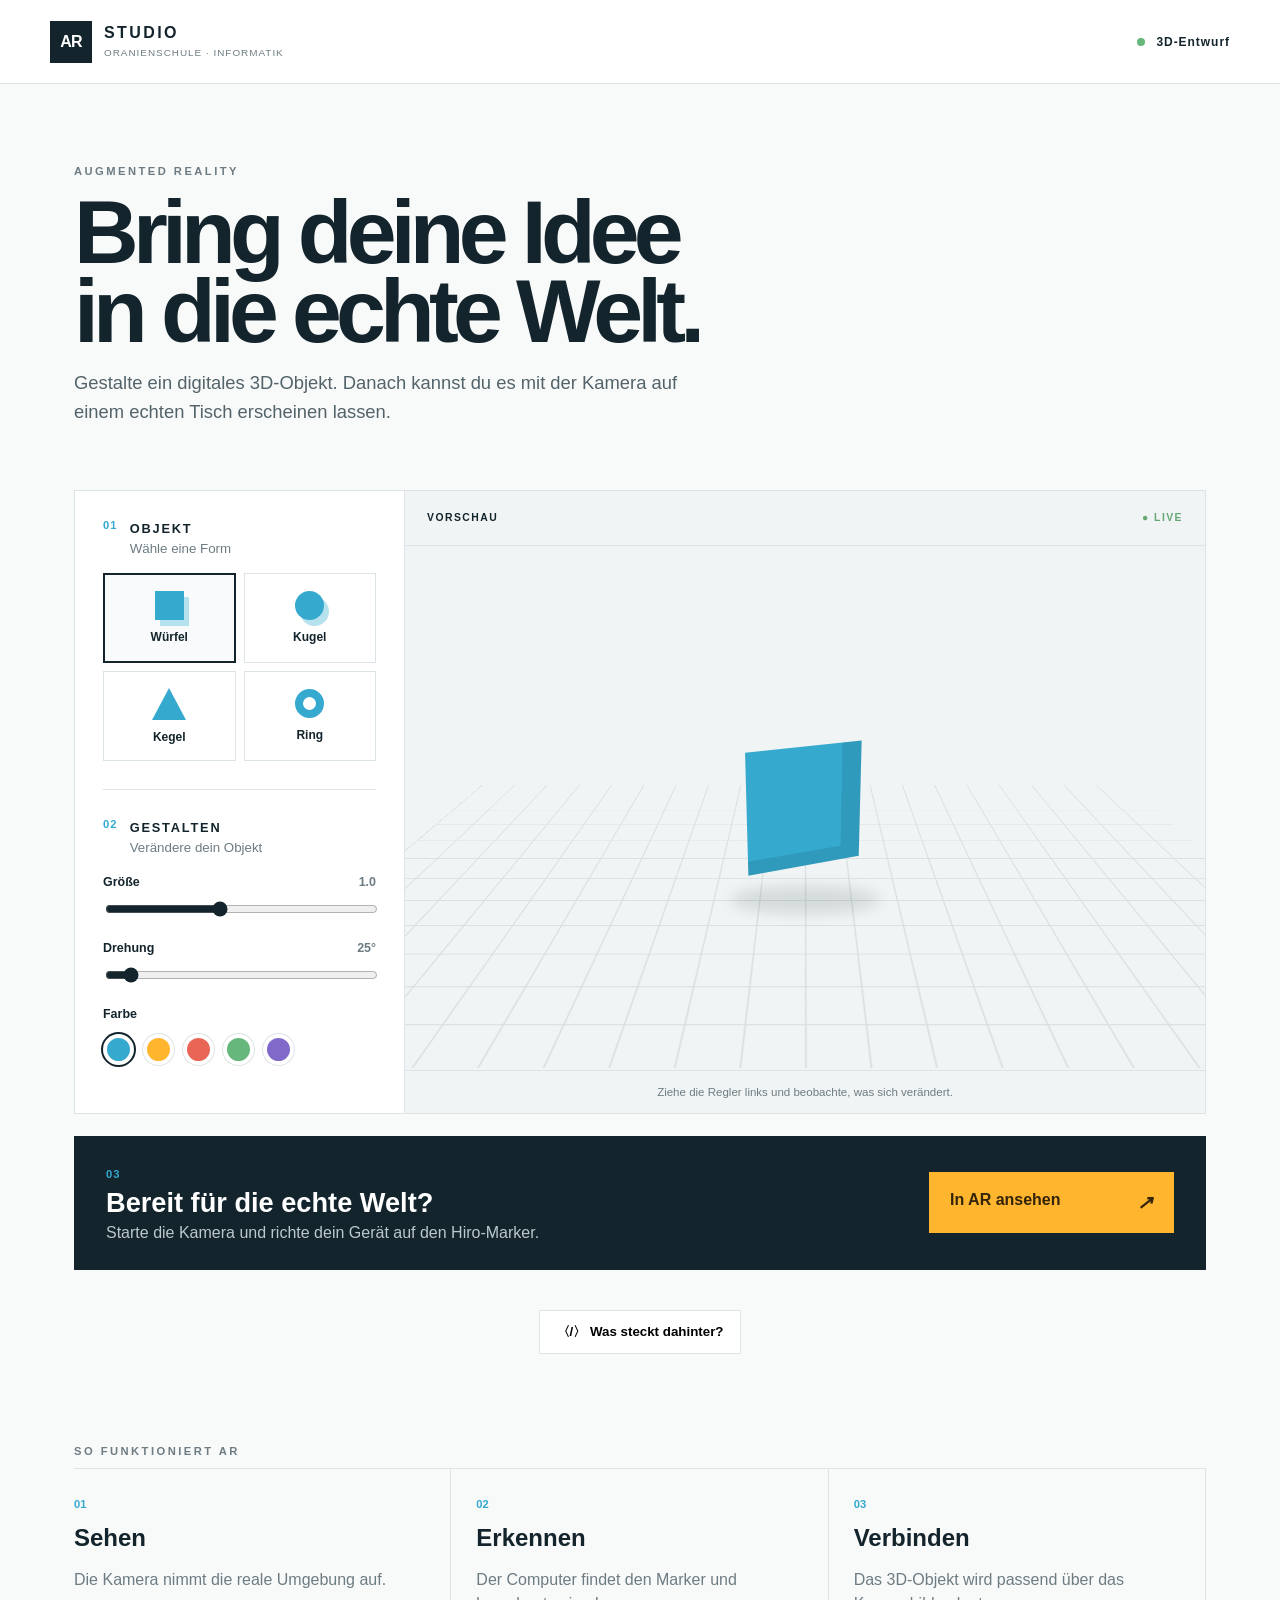
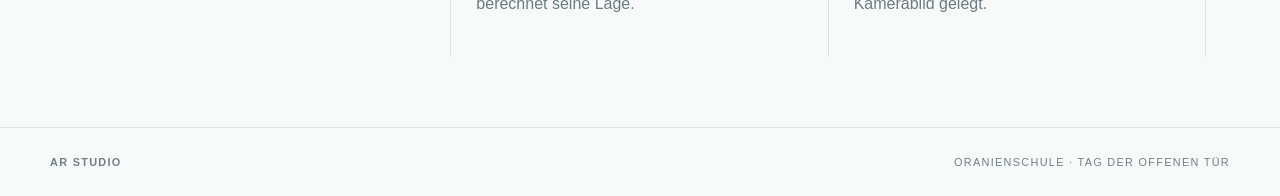
==== index.html @ 35a15a03 "Add files via upload" ====
<!doctype html><html lang="de"><head>
<meta charset="utf-8"><meta name="viewport" content="width=device-width,initial-scale=1,viewport-fit=cover">
<title>AR Studio · Oranienschule</title><link rel="stylesheet" href="style.css"></head>
<body>
<header class="topbar"><a class="brand"><span class="mark">AR</span><span><b>STUDIO</b><small>ORANIENSCHULE · INFORMATIK</small></span></a><div class="status"><i></i> 3D-Entwurf</div></header>
<main>
<section class="hero"><p class="eyebrow">AUGMENTED REALITY</p><h1>Bring deine Idee<br>in die echte Welt.</h1><p>Gestalte ein digitales 3D-Objekt. Danach kannst du es mit der Kamera auf einem echten Tisch erscheinen lassen.</p></section>
<section class="studio">
 <aside class="tools">
  <div class="toolhead"><span>01</span><div><b>OBJEKT</b><small>Wähle eine Form</small></div></div>
  <div class="shapegrid">
   <button class="shape active" data-shape="box"><span class="mini cube"></span><b>Würfel</b></button>
   <button class="shape" data-shape="sphere"><span class="mini sphere"></span><b>Kugel</b></button>
   <button class="shape" data-shape="cone"><span class="mini cone"></span><b>Kegel</b></button>
   <button class="shape" data-shape="torus"><span class="mini torus"></span><b>Ring</b></button>
  </div>
  <div class="divider"></div>
  <div class="toolhead"><span>02</span><div><b>GESTALTEN</b><small>Verändere dein Objekt</small></div></div>
  <label class="control"><span>Größe <output id="scaleOut">1.0</output></span><input id="scale" type="range" min=".5" max="1.7" step=".1" value="1"></label>
  <label class="control"><span>Drehung <output id="rotOut">25°</output></span><input id="rotation" type="range" min="0" max="360" step="5" value="25"></label>
  <div class="control"><span>Farbe</span><div class="swatches">
   <button class="swatch active" data-color="#35A9CE" style="--c:#35A9CE" aria-label="Blau"></button>
   <button class="swatch" data-color="#FFB52E" style="--c:#FFB52E" aria-label="Gelb"></button>
   <button class="swatch" data-color="#E96657" style="--c:#E96657" aria-label="Rot"></button>
   <button class="swatch" data-color="#65B77B" style="--c:#65B77B" aria-label="Grün"></button>
   <button class="swatch" data-color="#8069C9" style="--c:#8069C9" aria-label="Violett"></button>
  </div></div>
 </aside>
 <section class="canvas">
   <div class="canvasbar"><span>VORSCHAU</span><span class="view">● LIVE</span></div>
   <div class="scene"><div class="gridfloor"></div><div id="object" class="object3d box"><i></i></div><div class="shadow"></div></div>
   <div class="hint">Ziehe die Regler links und beobachte, was sich verändert.</div>
 </section>
</section>
<section class="launch">
 <div><span class="step">03</span><h2>Bereit für die echte Welt?</h2><p>Starte die Kamera und richte dein Gerät auf den Hiro-Marker.</p></div>
 <button id="startAR" class="arbutton"><span>In AR ansehen</span><i>↗</i></button>
</section>
<section class="under">
 <button id="showCode" class="codebutton">〈/〉 Was steckt dahinter?</button>
 <div id="codePanel" class="codepanel hidden"><div class="codeintro"><div><b>Dein Entwurf ist Code.</b><p>Diese wenigen Zeilen beschreiben genau das Objekt, das du gerade gestaltet hast.</p></div><button id="closeCode">×</button></div><pre id="code"></pre><div class="learn"><span>HTML</span> beschreibt dein 3D-Objekt. <span>A-Frame</span> baut die Szene. <span>AR.js</span> verbindet sie mit dem Marker in der echten Welt.</div></div>
</section>
<section class="how"><p class="eyebrow">SO FUNKTIONIERT AR</p><div class="howgrid"><article><b>01</b><h3>Sehen</h3><p>Die Kamera nimmt die reale Umgebung auf.</p></article><article><b>02</b><h3>Erkennen</h3><p>Der Computer findet den Marker und berechnet seine Lage.</p></article><article><b>03</b><h3>Verbinden</h3><p>Das 3D-Objekt wird passend über das Kamerabild gelegt.</p></article></div></section>
</main>
<div id="arOverlay" class="overlay hidden"><iframe id="arFrame" allow="camera; fullscreen; xr-spatial-tracking"></iframe><div class="arhead"><div><b>AR STUDIO</b><small>Richte die Kamera auf den Hiro-Marker</small></div><button id="closeAR">Beenden ×</button></div><div class="arhint"><b>Marker nicht sichtbar?</b> Halte ihn flach, vollständig im Bild und gut beleuchtet.</div></div>
<footer><b>AR STUDIO</b><span>ORANIENSCHULE · TAG DER OFFENEN TÜR</span></footer>
<script src="app.js"></script></body></html>
---- style.css ----
*{box-sizing:border-box}:root{--ink:#13242c;--muted:#6d7c83;--line:#dce4e7;--paper:#f5f7f7;--accent:#35a9ce;--yellow:#ffb52e}body{margin:0;font-family:Arial,Helvetica,sans-serif;color:var(--ink);background:#f8f9f9}.topbar{height:84px;background:#fff;border-bottom:1px solid var(--line);display:flex;align-items:center;justify-content:space-between;padding:0 max(24px,calc((100vw - 1180px)/2));position:relative;z-index:2}.brand{display:flex;align-items:center;gap:12px}.mark{width:42px;height:42px;background:var(--ink);color:#fff;display:grid;place-items:center;font-weight:900;letter-spacing:-.05em}.brand b{display:block;letter-spacing:.15em}.brand small{font-size:.62rem;letter-spacing:.1em;color:var(--muted)}.status{font-size:.75rem;font-weight:800;letter-spacing:.08em}.status i{display:inline-block;width:8px;height:8px;border-radius:50%;background:#65b77b;margin-right:7px}main{max-width:1180px;margin:auto;padding:0 24px}.hero{padding:70px 0 45px;max-width:800px}.eyebrow{font-size:.7rem;font-weight:900;letter-spacing:.22em;color:#6d7c83}.hero h1{font-size:clamp(3.2rem,7vw,6.2rem);letter-spacing:-.065em;line-height:.88;margin:.18em 0}.hero>p:last-child{max-width:610px;font-size:1.15rem;line-height:1.55;color:#53636a}.studio{display:grid;grid-template-columns:330px 1fr;background:#fff;border:1px solid var(--line);min-height:590px}.tools{padding:28px;border-right:1px solid var(--line)}.toolhead{display:flex;gap:12px;align-items:start;margin-bottom:17px}.toolhead>span,.step{font-size:.7rem;font-weight:900;color:var(--accent);letter-spacing:.1em}.toolhead b{font-size:.8rem;letter-spacing:.14em}.toolhead small{display:block;color:var(--muted);margin-top:4px}.shapegrid{display:grid;grid-template-columns:1fr 1fr;gap:8px}.shape{height:90px;border:1px solid var(--line);background:#fff;display:flex;flex-direction:column;align-items:center;justify-content:center;gap:10px;cursor:pointer;color:var(--ink)}.shape b{font-size:.75rem}.shape.active{border:2px solid var(--ink);background:#f8fafb}.mini{width:29px;height:29px;display:block;background:var(--accent);box-shadow:5px 6px 0 #b6e1ee}.mini.sphere{border-radius:50%}.mini.cone{width:0;height:0;background:none;box-shadow:none;border-left:17px solid transparent;border-right:17px solid transparent;border-bottom:32px solid var(--accent)}.mini.torus{background:transparent;border:8px solid var(--accent);border-radius:50%;box-shadow:none}.divider{height:1px;background:var(--line);margin:28px 0}.control{display:block;margin:20px 0}.control>span{display:flex;justify-content:space-between;font-size:.78rem;font-weight:800}.control output{color:var(--muted)}input[type=range]{width:100%;accent-color:var(--ink);margin-top:12px}.swatches{display:flex;gap:9px;margin-top:13px}.swatch{width:31px;height:31px;border-radius:50%;border:4px solid #fff;background:var(--c);box-shadow:0 0 0 1px var(--line);cursor:pointer}.swatch.active{box-shadow:0 0 0 2px var(--ink)}.canvas{position:relative;background:#f1f4f4;overflow:hidden;display:flex;flex-direction:column}.canvasbar{height:55px;border-bottom:1px solid var(--line);display:flex;align-items:center;justify-content:space-between;padding:0 22px;font-size:.65rem;font-weight:900;letter-spacing:.14em}.view{color:#65a875}.scene{position:relative;flex:1;min-height:430px;display:grid;place-items:center;perspective:700px;overflow:hidden}.gridfloor{position:absolute;width:700px;height:420px;background-image:linear-gradient(#cdd6d8 1px,transparent 1px),linear-gradient(90deg,#cdd6d8 1px,transparent 1px);background-size:35px 35px;transform:rotateX(67deg) translateY(145px);opacity:.7}.object3d{position:relative;width:125px;height:125px;background:var(--accent);z-index:2;transform:rotateX(-18deg) rotateY(25deg);box-shadow:inset -22px -15px 0 #00000016;transition:.15s}.object3d.sphere{border-radius:50%;box-shadow:inset -30px -20px 0 #00000014}.object3d.cone{width:0;height:0;background:none;border-left:72px solid transparent;border-right:72px solid transparent;border-bottom:145px solid var(--accent);box-shadow:none}.object3d.torus{background:transparent;border:34px solid var(--accent);border-radius:50%;box-shadow:inset -10px -8px 0 #00000010}.shadow{position:absolute;width:150px;height:28px;background:#26373c22;border-radius:50%;filter:blur(7px);transform:translateY(92px)}.hint{text-align:center;padding:15px;font-size:.72rem;color:var(--muted);border-top:1px solid var(--line)}.launch{margin:22px 0;background:var(--ink);color:#fff;padding:28px 32px;display:flex;justify-content:space-between;align-items:center}.launch h2{font-size:1.7rem;margin:5px 0}.launch p{margin:0;color:#bdc8cc}.arbutton{min-width:245px;background:var(--yellow);border:0;padding:19px 21px;font:inherit;font-weight:900;display:flex;justify-content:space-between;cursor:pointer;color:#33240a}.arbutton i{font-size:1.2rem}.under{text-align:center;margin:40px 0}.codebutton{border:1px solid var(--line);background:#fff;padding:12px 17px;font-weight:800;cursor:pointer}.codepanel{text-align:left;margin-top:20px;background:#101e24;color:#dce9ed;padding:25px}.hidden{display:none}.codeintro{display:flex;justify-content:space-between}.codeintro b{font-size:1.25rem}.codeintro p{color:#9fb1b8}.codeintro button{background:none;border:0;color:#fff;font-size:1.5rem;cursor:pointer}.codepanel pre{background:#091419;padding:20px;color:#9ee1f5;overflow:auto;white-space:pre-wrap}.learn{line-height:1.6;color:#aebdc2}.learn span{color:#ffcc59;font-weight:900}.how{padding:40px 0 70px}.howgrid{display:grid;grid-template-columns:repeat(3,1fr);border-top:1px solid var(--line)}.howgrid article{padding:25px 25px 25px 0;border-right:1px solid var(--line)}.howgrid article+article{padding-left:25px}.howgrid b{font-size:.7rem;color:var(--accent)}.howgrid h3{font-size:1.5rem;margin:12px 0 7px}.howgrid p{color:var(--muted);line-height:1.5}.overlay{position:fixed;inset:0;background:#000;z-index:50}.overlay iframe{width:100%;height:100%;border:0}.arhead{position:absolute;top:14px;left:14px;right:14px;background:#ffffffeb;padding:12px 15px;display:flex;justify-content:space-between;align-items:center}.arhead small{display:block;color:#68787e;margin-top:3px}.arhead button{background:#17262d;color:white;border:0;padding:10px 13px;font-weight:800;cursor:pointer}.arhint{position:absolute;bottom:16px;left:50%;transform:translateX(-50%);background:#ffffffeb;padding:11px 16px;font-size:.8rem;max-width:90%;text-align:center}footer{border-top:1px solid var(--line);padding:28px max(24px,calc((100vw - 1180px)/2));display:flex;justify-content:space-between;font-size:.68rem;letter-spacing:.12em;color:#708087}@media(max-width:760px){.hero{padding-top:45px}.studio{grid-template-columns:1fr}.tools{border-right:0;border-bottom:1px solid var(--line)}.scene{min-height:360px}.launch{align-items:flex-start;flex-direction:column;gap:20px}.arbutton{width:100%}.howgrid{grid-template-columns:1fr}.howgrid article,.howgrid article+article{padding:20px 0;border-right:0;border-bottom:1px solid var(--line)}footer{gap:15px;flex-direction:column}}
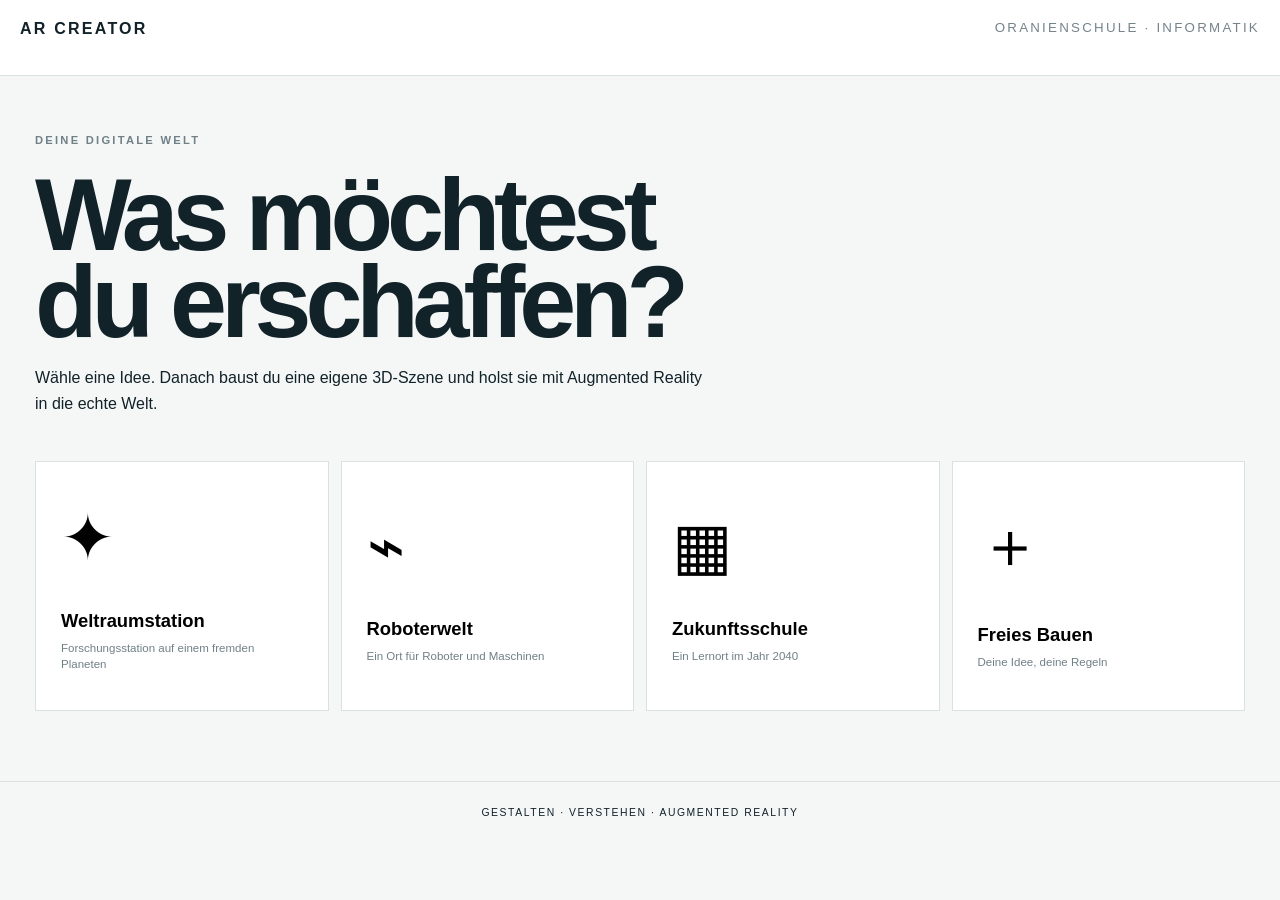
==== commit 0c172656: "Add files via upload" ====
--- a/index.html
+++ b/index.html
@@ -1,47 +1 @@
-<!doctype html><html lang="de"><head>
-<meta charset="utf-8"><meta name="viewport" content="width=device-width,initial-scale=1,viewport-fit=cover">
-<title>AR Studio · Oranienschule</title><link rel="stylesheet" href="style.css"></head>
-<body>
-<header class="topbar"><a class="brand"><span class="mark">AR</span><span><b>STUDIO</b><small>ORANIENSCHULE · INFORMATIK</small></span></a><div class="status"><i></i> 3D-Entwurf</div></header>
-<main>
-<section class="hero"><p class="eyebrow">AUGMENTED REALITY</p><h1>Bring deine Idee<br>in die echte Welt.</h1><p>Gestalte ein digitales 3D-Objekt. Danach kannst du es mit der Kamera auf einem echten Tisch erscheinen lassen.</p></section>
-<section class="studio">
- <aside class="tools">
-  <div class="toolhead"><span>01</span><div><b>OBJEKT</b><small>Wähle eine Form</small></div></div>
-  <div class="shapegrid">
-   <button class="shape active" data-shape="box"><span class="mini cube"></span><b>Würfel</b></button>
-   <button class="shape" data-shape="sphere"><span class="mini sphere"></span><b>Kugel</b></button>
-   <button class="shape" data-shape="cone"><span class="mini cone"></span><b>Kegel</b></button>
-   <button class="shape" data-shape="torus"><span class="mini torus"></span><b>Ring</b></button>
-  </div>
-  <div class="divider"></div>
-  <div class="toolhead"><span>02</span><div><b>GESTALTEN</b><small>Verändere dein Objekt</small></div></div>
-  <label class="control"><span>Größe <output id="scaleOut">1.0</output></span><input id="scale" type="range" min=".5" max="1.7" step=".1" value="1"></label>
-  <label class="control"><span>Drehung <output id="rotOut">25°</output></span><input id="rotation" type="range" min="0" max="360" step="5" value="25"></label>
-  <div class="control"><span>Farbe</span><div class="swatches">
-   <button class="swatch active" data-color="#35A9CE" style="--c:#35A9CE" aria-label="Blau"></button>
-   <button class="swatch" data-color="#FFB52E" style="--c:#FFB52E" aria-label="Gelb"></button>
-   <button class="swatch" data-color="#E96657" style="--c:#E96657" aria-label="Rot"></button>
-   <button class="swatch" data-color="#65B77B" style="--c:#65B77B" aria-label="Grün"></button>
-   <button class="swatch" data-color="#8069C9" style="--c:#8069C9" aria-label="Violett"></button>
-  </div></div>
- </aside>
- <section class="canvas">
-   <div class="canvasbar"><span>VORSCHAU</span><span class="view">● LIVE</span></div>
-   <div class="scene"><div class="gridfloor"></div><div id="object" class="object3d box"><i></i></div><div class="shadow"></div></div>
-   <div class="hint">Ziehe die Regler links und beobachte, was sich verändert.</div>
- </section>
-</section>
-<section class="launch">
- <div><span class="step">03</span><h2>Bereit für die echte Welt?</h2><p>Starte die Kamera und richte dein Gerät auf den Hiro-Marker.</p></div>
- <button id="startAR" class="arbutton"><span>In AR ansehen</span><i>↗</i></button>
-</section>
-<section class="under">
- <button id="showCode" class="codebutton">〈/〉 Was steckt dahinter?</button>
- <div id="codePanel" class="codepanel hidden"><div class="codeintro"><div><b>Dein Entwurf ist Code.</b><p>Diese wenigen Zeilen beschreiben genau das Objekt, das du gerade gestaltet hast.</p></div><button id="closeCode">×</button></div><pre id="code"></pre><div class="learn"><span>HTML</span> beschreibt dein 3D-Objekt. <span>A-Frame</span> baut die Szene. <span>AR.js</span> verbindet sie mit dem Marker in der echten Welt.</div></div>
-</section>
-<section class="how"><p class="eyebrow">SO FUNKTIONIERT AR</p><div class="howgrid"><article><b>01</b><h3>Sehen</h3><p>Die Kamera nimmt die reale Umgebung auf.</p></article><article><b>02</b><h3>Erkennen</h3><p>Der Computer findet den Marker und berechnet seine Lage.</p></article><article><b>03</b><h3>Verbinden</h3><p>Das 3D-Objekt wird passend über das Kamerabild gelegt.</p></article></div></section>
-</main>
-<div id="arOverlay" class="overlay hidden"><iframe id="arFrame" allow="camera; fullscreen; xr-spatial-tracking"></iframe><div class="arhead"><div><b>AR STUDIO</b><small>Richte die Kamera auf den Hiro-Marker</small></div><button id="closeAR">Beenden ×</button></div><div class="arhint"><b>Marker nicht sichtbar?</b> Halte ihn flach, vollständig im Bild und gut beleuchtet.</div></div>
-<footer><b>AR STUDIO</b><span>ORANIENSCHULE · TAG DER OFFENEN TÜR</span></footer>
-<script src="app.js"></script></body></html>+<!doctype html><html lang="de"><head><meta charset="utf-8"><meta name="viewport" content="width=device-width,initial-scale=1"><title>AR Creator</title><link rel="stylesheet" href="style.css"></head><body><header><b>AR CREATOR</b><small>ORANIENSCHULE · INFORMATIK</small></header><main><section id="start"><p class="eyebrow">DEINE DIGITALE WELT</p><h1>Was möchtest<br>du erschaffen?</h1><p>Wähle eine Idee. Danach baust du eine eigene 3D-Szene und holst sie mit Augmented Reality in die echte Welt.</p><div class="themes"><button data-theme="space">✦<b>Weltraumstation</b><small>Forschungsstation auf einem fremden Planeten</small></button><button data-theme="robot">⌁<b>Roboterwelt</b><small>Ein Ort für Roboter und Maschinen</small></button><button data-theme="school">▦<b>Zukunftsschule</b><small>Ein Lernort im Jahr 2040</small></button><button data-theme="free">＋<b>Freies Bauen</b><small>Deine Idee, deine Regeln</small></button></div></section><section id="editor" class="hidden"><div class="challenge"><div><span>DESIGN-CHALLENGE</span><h2 id="title"></h2><p id="task"></p></div><button id="back">Thema wechseln</button></div><div class="work"><aside><h3>01 · BAUTEILE</h3><small>Antippen zum Hinzufügen</small><div id="parts" class="parts"></div></aside><section class="canvas"><div class="bar"><b>3D-ARBEITSFLÄCHE</b><div><button id="left">↶</button><button id="home">⌂</button><button id="right">↷</button></div></div><div class="scene"><div class="grid"></div><div id="world"></div></div><div class="bar"><span>● LIVE-VORSCHAU</span><span id="count">0 Objekte</span></div></section><aside><h3>02 · BEARBEITEN</h3><small id="selname">Wähle ein Objekt</small><div id="empty" class="empty">Tippe ein Objekt in deiner Szene an.</div><div id="props" class="hidden"><label>Links / rechts <output id="xo"></output><input id="x" type="range" min="-3" max="3" step=".25"></label><label>Vor / zurück <output id="zo"></output><input id="z" type="range" min="-3" max="3" step=".25"></label><label>Größe <output id="so"></output><input id="size" type="range" min=".5" max="1.8" step=".1"></label><label>Drehung <output id="ro"></output><input id="rot" type="range" min="0" max="345" step="15"></label><b class="lab">Farbe</b><div id="colors" class="colors"></div><button id="dup">＋ Duplizieren</button><button id="del" class="del">Objekt löschen</button></div></aside></div><div class="launch"><div><span>03</span><h2>Deine Welt ist bereit.</h2><p>Schau sie dir jetzt auf einem echten Tisch an.</p></div><div><button id="codeBtn" class="ghost">〈/〉 Code ansehen</button><button id="arBtn" class="ar">Meine Welt in AR ↗</button></div></div><div id="codePanel" class="code hidden"><button id="closeCode">×</button><h2>Deine Szene als Code</h2><p>Position, Größe, Drehung und Farbe deiner Objekte werden zu HTML.</p><pre id="code"></pre></div></section></main><div id="overlay" class="overlay hidden"><iframe id="frame" allow="camera;fullscreen;xr-spatial-tracking"></iframe><div class="arhead"><b>AR CREATOR<br><small>Richte die Kamera auf den Hiro-Marker.</small></b><button id="closeAR">Beenden ×</button></div><div class="help">Der Marker muss vollständig im Kamerabild liegen.</div></div><footer>GESTALTEN · VERSTEHEN · AUGMENTED REALITY</footer><script src="app.js"></script></body></html>
--- a/style.css
+++ b/style.css
@@ -1 +1 @@
-*{box-sizing:border-box}:root{--ink:#13242c;--muted:#6d7c83;--line:#dce4e7;--paper:#f5f7f7;--accent:#35a9ce;--yellow:#ffb52e}body{margin:0;font-family:Arial,Helvetica,sans-serif;color:var(--ink);background:#f8f9f9}.topbar{height:84px;background:#fff;border-bottom:1px solid var(--line);display:flex;align-items:center;justify-content:space-between;padding:0 max(24px,calc((100vw - 1180px)/2));position:relative;z-index:2}.brand{display:flex;align-items:center;gap:12px}.mark{width:42px;height:42px;background:var(--ink);color:#fff;display:grid;place-items:center;font-weight:900;letter-spacing:-.05em}.brand b{display:block;letter-spacing:.15em}.brand small{font-size:.62rem;letter-spacing:.1em;color:var(--muted)}.status{font-size:.75rem;font-weight:800;letter-spacing:.08em}.status i{display:inline-block;width:8px;height:8px;border-radius:50%;background:#65b77b;margin-right:7px}main{max-width:1180px;margin:auto;padding:0 24px}.hero{padding:70px 0 45px;max-width:800px}.eyebrow{font-size:.7rem;font-weight:900;letter-spacing:.22em;color:#6d7c83}.hero h1{font-size:clamp(3.2rem,7vw,6.2rem);letter-spacing:-.065em;line-height:.88;margin:.18em 0}.hero>p:last-child{max-width:610px;font-size:1.15rem;line-height:1.55;color:#53636a}.studio{display:grid;grid-template-columns:330px 1fr;background:#fff;border:1px solid var(--line);min-height:590px}.tools{padding:28px;border-right:1px solid var(--line)}.toolhead{display:flex;gap:12px;align-items:start;margin-bottom:17px}.toolhead>span,.step{font-size:.7rem;font-weight:900;color:var(--accent);letter-spacing:.1em}.toolhead b{font-size:.8rem;letter-spacing:.14em}.toolhead small{display:block;color:var(--muted);margin-top:4px}.shapegrid{display:grid;grid-template-columns:1fr 1fr;gap:8px}.shape{height:90px;border:1px solid var(--line);background:#fff;display:flex;flex-direction:column;align-items:center;justify-content:center;gap:10px;cursor:pointer;color:var(--ink)}.shape b{font-size:.75rem}.shape.active{border:2px solid var(--ink);background:#f8fafb}.mini{width:29px;height:29px;display:block;background:var(--accent);box-shadow:5px 6px 0 #b6e1ee}.mini.sphere{border-radius:50%}.mini.cone{width:0;height:0;background:none;box-shadow:none;border-left:17px solid transparent;border-right:17px solid transparent;border-bottom:32px solid var(--accent)}.mini.torus{background:transparent;border:8px solid var(--accent);border-radius:50%;box-shadow:none}.divider{height:1px;background:var(--line);margin:28px 0}.control{display:block;margin:20px 0}.control>span{display:flex;justify-content:space-between;font-size:.78rem;font-weight:800}.control output{color:var(--muted)}input[type=range]{width:100%;accent-color:var(--ink);margin-top:12px}.swatches{display:flex;gap:9px;margin-top:13px}.swatch{width:31px;height:31px;border-radius:50%;border:4px solid #fff;background:var(--c);box-shadow:0 0 0 1px var(--line);cursor:pointer}.swatch.active{box-shadow:0 0 0 2px var(--ink)}.canvas{position:relative;background:#f1f4f4;overflow:hidden;display:flex;flex-direction:column}.canvasbar{height:55px;border-bottom:1px solid var(--line);display:flex;align-items:center;justify-content:space-between;padding:0 22px;font-size:.65rem;font-weight:900;letter-spacing:.14em}.view{color:#65a875}.scene{position:relative;flex:1;min-height:430px;display:grid;place-items:center;perspective:700px;overflow:hidden}.gridfloor{position:absolute;width:700px;height:420px;background-image:linear-gradient(#cdd6d8 1px,transparent 1px),linear-gradient(90deg,#cdd6d8 1px,transparent 1px);background-size:35px 35px;transform:rotateX(67deg) translateY(145px);opacity:.7}.object3d{position:relative;width:125px;height:125px;background:var(--accent);z-index:2;transform:rotateX(-18deg) rotateY(25deg);box-shadow:inset -22px -15px 0 #00000016;transition:.15s}.object3d.sphere{border-radius:50%;box-shadow:inset -30px -20px 0 #00000014}.object3d.cone{width:0;height:0;background:none;border-left:72px solid transparent;border-right:72px solid transparent;border-bottom:145px solid var(--accent);box-shadow:none}.object3d.torus{background:transparent;border:34px solid var(--accent);border-radius:50%;box-shadow:inset -10px -8px 0 #00000010}.shadow{position:absolute;width:150px;height:28px;background:#26373c22;border-radius:50%;filter:blur(7px);transform:translateY(92px)}.hint{text-align:center;padding:15px;font-size:.72rem;color:var(--muted);border-top:1px solid var(--line)}.launch{margin:22px 0;background:var(--ink);color:#fff;padding:28px 32px;display:flex;justify-content:space-between;align-items:center}.launch h2{font-size:1.7rem;margin:5px 0}.launch p{margin:0;color:#bdc8cc}.arbutton{min-width:245px;background:var(--yellow);border:0;padding:19px 21px;font:inherit;font-weight:900;display:flex;justify-content:space-between;cursor:pointer;color:#33240a}.arbutton i{font-size:1.2rem}.under{text-align:center;margin:40px 0}.codebutton{border:1px solid var(--line);background:#fff;padding:12px 17px;font-weight:800;cursor:pointer}.codepanel{text-align:left;margin-top:20px;background:#101e24;color:#dce9ed;padding:25px}.hidden{display:none}.codeintro{display:flex;justify-content:space-between}.codeintro b{font-size:1.25rem}.codeintro p{color:#9fb1b8}.codeintro button{background:none;border:0;color:#fff;font-size:1.5rem;cursor:pointer}.codepanel pre{background:#091419;padding:20px;color:#9ee1f5;overflow:auto;white-space:pre-wrap}.learn{line-height:1.6;color:#aebdc2}.learn span{color:#ffcc59;font-weight:900}.how{padding:40px 0 70px}.howgrid{display:grid;grid-template-columns:repeat(3,1fr);border-top:1px solid var(--line)}.howgrid article{padding:25px 25px 25px 0;border-right:1px solid var(--line)}.howgrid article+article{padding-left:25px}.howgrid b{font-size:.7rem;color:var(--accent)}.howgrid h3{font-size:1.5rem;margin:12px 0 7px}.howgrid p{color:var(--muted);line-height:1.5}.overlay{position:fixed;inset:0;background:#000;z-index:50}.overlay iframe{width:100%;height:100%;border:0}.arhead{position:absolute;top:14px;left:14px;right:14px;background:#ffffffeb;padding:12px 15px;display:flex;justify-content:space-between;align-items:center}.arhead small{display:block;color:#68787e;margin-top:3px}.arhead button{background:#17262d;color:white;border:0;padding:10px 13px;font-weight:800;cursor:pointer}.arhint{position:absolute;bottom:16px;left:50%;transform:translateX(-50%);background:#ffffffeb;padding:11px 16px;font-size:.8rem;max-width:90%;text-align:center}footer{border-top:1px solid var(--line);padding:28px max(24px,calc((100vw - 1180px)/2));display:flex;justify-content:space-between;font-size:.68rem;letter-spacing:.12em;color:#708087}@media(max-width:760px){.hero{padding-top:45px}.studio{grid-template-columns:1fr}.tools{border-right:0;border-bottom:1px solid var(--line)}.scene{min-height:360px}.launch{align-items:flex-start;flex-direction:column;gap:20px}.arbutton{width:100%}.howgrid{grid-template-columns:1fr}.howgrid article,.howgrid article+article{padding:20px 0;border-right:0;border-bottom:1px solid var(--line)}footer{gap:15px;flex-direction:column}}+*{box-sizing:border-box}:root{--ink:#122229;--line:#d9e1e3;--blue:#2ca8cc;--yellow:#ffb52d}body{margin:0;background:#f5f7f7;color:var(--ink);font-family:Arial,sans-serif}header{height:76px;background:white;border-bottom:1px solid var(--line);padding:20px max(20px,calc((100vw - 1250px)/2));display:flex;justify-content:space-between;letter-spacing:.14em}header small{color:#74848a}main{max-width:1250px;margin:auto;padding:45px 20px 70px}.eyebrow{font-size:.7rem;letter-spacing:.2em;color:#718087;font-weight:bold}#start h1{font-size:clamp(3.5rem,8vw,7rem);line-height:.85;letter-spacing:-.06em;margin:.2em 0}#start>p{max-width:680px;line-height:1.6}.themes{display:grid;grid-template-columns:repeat(4,1fr);gap:12px;margin-top:45px}.themes button{height:250px;background:white;border:1px solid var(--line);font-size:4rem;cursor:pointer;text-align:left;padding:25px}.themes b,.themes small{display:block;font-size:1.15rem;margin-top:35px}.themes small{font-size:.72rem;color:#708087;line-height:1.4;margin-top:8px}.themes button:hover{transform:translateY(-4px);box-shadow:0 15px 30px #263b4418}.hidden{display:none!important}.challenge{background:var(--ink);color:white;padding:20px 25px;display:flex;justify-content:space-between;align-items:center}.challenge span{font-size:.65rem;color:#6bd2ef;letter-spacing:.15em}.challenge h2{margin:5px 0}.challenge p{margin:0;color:#bdc9cd}.challenge button,.bar button{background:transparent;color:inherit;border:1px solid #718087;padding:8px;cursor:pointer}.work{display:grid;grid-template-columns:220px 1fr 235px;background:white;border:1px solid var(--line);min-height:600px}.work aside{padding:20px}.work aside:first-child{border-right:1px solid var(--line)}.work aside:last-child{border-left:1px solid var(--line)}aside h3{font-size:.72rem;letter-spacing:.12em;margin-bottom:4px}aside small{color:#7a898f}.parts{display:grid;grid-template-columns:1fr 1fr;gap:7px;margin-top:18px}.part{height:80px;border:1px solid var(--line);background:#f8fafa;cursor:pointer}.part i{display:block;font-style:normal;font-size:2rem}.part b{font-size:.65rem}.canvas{background:#edf1f1;display:flex;flex-direction:column}.bar{height:48px;padding:10px 15px;display:flex;justify-content:space-between;align-items:center;border-bottom:1px solid var(--line);font-size:.65rem}.scene{position:relative;flex:1;min-height:500px;overflow:hidden;perspective:800px}.grid{position:absolute;width:900px;height:650px;left:50%;top:50%;background-image:linear-gradient(#c7d0d2 1px,transparent 1px),linear-gradient(90deg,#c7d0d2 1px,transparent 1px);background-size:35px 35px;transform:translate(-50%,-25%) rotateX(65deg)}#world{position:absolute;inset:0;transition:.25s}.obj{position:absolute;left:50%;top:48%;font-size:44px;width:60px;height:60px;display:grid;place-items:center;cursor:pointer;filter:drop-shadow(0 12px 5px #0002)}.obj.selected{outline:2px solid var(--blue);outline-offset:8px;border-radius:50%}.empty{font-size:.75rem;color:#7c8c92;margin-top:20px}.work label{display:block;font-size:.7rem;font-weight:bold;margin:18px 0}.work output{float:right}.work input{width:100%;margin-top:8px;accent-color:var(--ink)}.lab{font-size:.7rem}.colors{display:flex;gap:7px;margin:10px 0 20px}.colors button{width:27px;height:27px;border-radius:50%;border:3px solid white;box-shadow:0 0 0 1px #cad5d8;background:var(--c)}#dup,#del{width:100%;padding:10px;margin-top:7px;background:white;border:1px solid var(--line);font-weight:bold}.del{color:#a34b45}.launch{margin-top:14px;background:var(--ink);color:white;padding:23px 27px;display:flex;justify-content:space-between;align-items:center}.launch span{color:#65d0ed}.launch h2{margin:4px 0}.launch p{margin:0;color:#b8c4c8}.launch button{padding:15px 18px;font-weight:bold;cursor:pointer}.ghost{background:transparent;color:white;border:1px solid #52646b}.ar{background:var(--yellow);border:0;margin-left:7px}.code{background:#101d22;color:white;padding:25px}.code>button{float:right;background:none;color:white;border:0;font-size:1.5rem}.code pre{background:#071216;color:#9be1f4;padding:18px;white-space:pre-wrap;overflow:auto}.overlay{position:fixed;inset:0;background:black;z-index:10}.overlay iframe{width:100%;height:100%;border:0}.arhead{position:absolute;top:12px;left:12px;right:12px;background:#fffffff0;padding:12px;display:flex;justify-content:space-between}.arhead small{color:#68787e}.arhead button{background:var(--ink);color:white;border:0;padding:9px}.help{position:absolute;bottom:15px;left:50%;transform:translateX(-50%);background:#fffffff0;padding:10px}footer{text-align:center;border-top:1px solid var(--line);padding:25px;font-size:.65rem;letter-spacing:.15em}@media(max-width:900px){.themes{grid-template-columns:1fr 1fr}.work{grid-template-columns:180px 1fr}.work aside:last-child{grid-column:1/-1}.launch{align-items:flex-start;gap:20px;flex-direction:column}}@media(max-width:600px){.themes{grid-template-columns:1fr}.work{grid-template-columns:1fr}.work aside:first-child{border-right:0}.parts{grid-template-columns:repeat(4,1fr)}.launch>div:last-child{display:flex;flex-direction:column;gap:8px;width:100%}.launch button{width:100%;margin:0}}
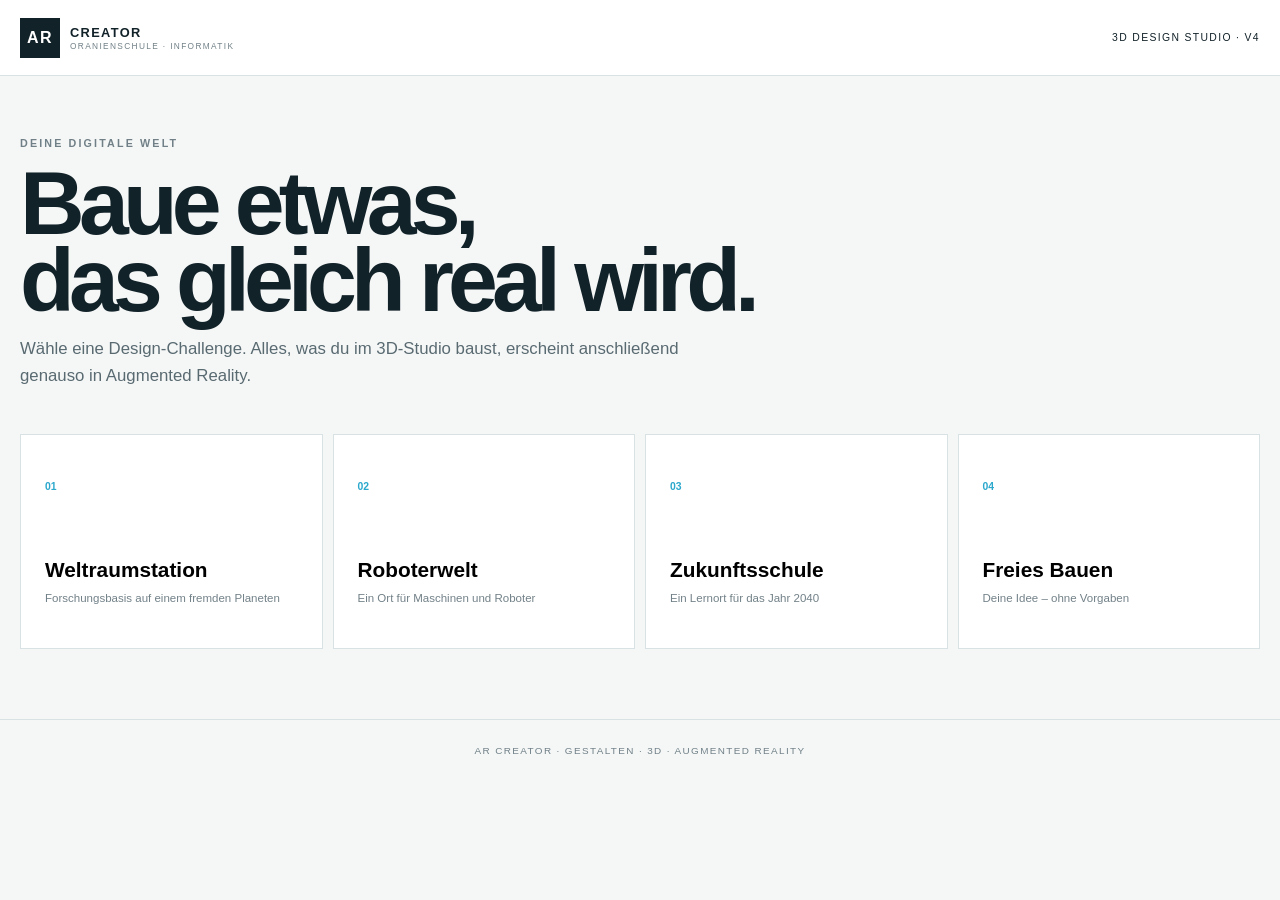
==== commit 32e1da8d: "Add files via upload" ====
--- a/index.html
+++ b/index.html
@@ -1 +1,17 @@
-<!doctype html><html lang="de"><head><meta charset="utf-8"><meta name="viewport" content="width=device-width,initial-scale=1"><title>AR Creator</title><link rel="stylesheet" href="style.css"></head><body><header><b>AR CREATOR</b><small>ORANIENSCHULE · INFORMATIK</small></header><main><section id="start"><p class="eyebrow">DEINE DIGITALE WELT</p><h1>Was möchtest<br>du erschaffen?</h1><p>Wähle eine Idee. Danach baust du eine eigene 3D-Szene und holst sie mit Augmented Reality in die echte Welt.</p><div class="themes"><button data-theme="space">✦<b>Weltraumstation</b><small>Forschungsstation auf einem fremden Planeten</small></button><button data-theme="robot">⌁<b>Roboterwelt</b><small>Ein Ort für Roboter und Maschinen</small></button><button data-theme="school">▦<b>Zukunftsschule</b><small>Ein Lernort im Jahr 2040</small></button><button data-theme="free">＋<b>Freies Bauen</b><small>Deine Idee, deine Regeln</small></button></div></section><section id="editor" class="hidden"><div class="challenge"><div><span>DESIGN-CHALLENGE</span><h2 id="title"></h2><p id="task"></p></div><button id="back">Thema wechseln</button></div><div class="work"><aside><h3>01 · BAUTEILE</h3><small>Antippen zum Hinzufügen</small><div id="parts" class="parts"></div></aside><section class="canvas"><div class="bar"><b>3D-ARBEITSFLÄCHE</b><div><button id="left">↶</button><button id="home">⌂</button><button id="right">↷</button></div></div><div class="scene"><div class="grid"></div><div id="world"></div></div><div class="bar"><span>● LIVE-VORSCHAU</span><span id="count">0 Objekte</span></div></section><aside><h3>02 · BEARBEITEN</h3><small id="selname">Wähle ein Objekt</small><div id="empty" class="empty">Tippe ein Objekt in deiner Szene an.</div><div id="props" class="hidden"><label>Links / rechts <output id="xo"></output><input id="x" type="range" min="-3" max="3" step=".25"></label><label>Vor / zurück <output id="zo"></output><input id="z" type="range" min="-3" max="3" step=".25"></label><label>Größe <output id="so"></output><input id="size" type="range" min=".5" max="1.8" step=".1"></label><label>Drehung <output id="ro"></output><input id="rot" type="range" min="0" max="345" step="15"></label><b class="lab">Farbe</b><div id="colors" class="colors"></div><button id="dup">＋ Duplizieren</button><button id="del" class="del">Objekt löschen</button></div></aside></div><div class="launch"><div><span>03</span><h2>Deine Welt ist bereit.</h2><p>Schau sie dir jetzt auf einem echten Tisch an.</p></div><div><button id="codeBtn" class="ghost">〈/〉 Code ansehen</button><button id="arBtn" class="ar">Meine Welt in AR ↗</button></div></div><div id="codePanel" class="code hidden"><button id="closeCode">×</button><h2>Deine Szene als Code</h2><p>Position, Größe, Drehung und Farbe deiner Objekte werden zu HTML.</p><pre id="code"></pre></div></section></main><div id="overlay" class="overlay hidden"><iframe id="frame" allow="camera;fullscreen;xr-spatial-tracking"></iframe><div class="arhead"><b>AR CREATOR<br><small>Richte die Kamera auf den Hiro-Marker.</small></b><button id="closeAR">Beenden ×</button></div><div class="help">Der Marker muss vollständig im Kamerabild liegen.</div></div><footer>GESTALTEN · VERSTEHEN · AUGMENTED REALITY</footer><script src="app.js"></script></body></html>+<!doctype html><html lang="de"><head><meta charset="utf-8"><meta name="viewport" content="width=device-width,initial-scale=1,viewport-fit=cover"><title>AR Creator · Oranienschule</title>
+<script src="https://aframe.io/releases/1.6.0/aframe.min.js"></script><link rel="stylesheet" href="style.css"></head><body>
+<header><div class="brand"><span>AR</span><div><b>CREATOR</b><small>ORANIENSCHULE · INFORMATIK</small></div></div><div>3D DESIGN STUDIO · V4</div></header>
+<main><section id="start"><p class="eyebrow">DEINE DIGITALE WELT</p><h1>Baue etwas,<br>das gleich real wird.</h1><p class="intro">Wähle eine Design-Challenge. Alles, was du im 3D-Studio baust, erscheint anschließend genauso in Augmented Reality.</p>
+<div class="themes"><button data-t="space"><i>01</i><b>Weltraumstation</b><span>Forschungsbasis auf einem fremden Planeten</span></button><button data-t="robot"><i>02</i><b>Roboterwelt</b><span>Ein Ort für Maschinen und Roboter</span></button><button data-t="school"><i>03</i><b>Zukunftsschule</b><span>Ein Lernort für das Jahr 2040</span></button><button data-t="free"><i>04</i><b>Freies Bauen</b><span>Deine Idee – ohne Vorgaben</span></button></div></section>
+<section id="editor" class="hidden"><div class="challenge"><div><small>DEINE DESIGN-CHALLENGE</small><h2 id="ct"></h2><p id="cp"></p></div><button id="back">Thema wechseln</button></div>
+<div class="workspace"><aside class="library"><h3>01 · BAUTEILE</h3><p>Antippen zum Hinzufügen</p><div id="parts"></div></aside>
+<section class="stage"><div class="stagebar"><b>ECHTE 3D-VORSCHAU</b><span>Mit der Maus / dem Finger drehen · Mausrad zum Zoomen</span></div>
+<a-scene id="preview" embedded vr-mode-ui="enabled:false" renderer="antialias:true;colorManagement:true" background="color:#EDF2F2">
+<a-assets></a-assets><a-entity id="rig"><a-entity id="world"></a-entity><a-plane position="0 0 0" rotation="-90 0 0" width="12" height="12" color="#DDE5E6" material="roughness:1"></a-plane><a-grid-helper></a-grid-helper></a-entity>
+<a-entity light="type:ambient;intensity:.75"></a-entity><a-entity light="type:directional;intensity:.75" position="-3 5 2"></a-entity><a-camera position="0 3.2 6.8" rotation="-22 0 0" wasd-controls-enabled="false"></a-camera></a-scene>
+<div class="stagefoot"><span>● LIVE · Editor und AR nutzen dieselben Modelle</span><span id="count">0 Objekte</span></div></section>
+<aside class="props"><h3>02 · BEARBEITEN</h3><p id="sel">Wähle ein Objekt in der Szene</p><div id="controls" class="hidden">
+<label>Links / rechts <output id="xo"></output><input id="x" type="range" min="-3" max="3" step=".25"></label><label>Vor / zurück <output id="zo"></output><input id="z" type="range" min="-3" max="3" step=".25"></label><label>Größe <output id="so"></output><input id="size" type="range" min=".5" max="1.8" step=".1"></label><label>Drehung <output id="ro"></output><input id="rot" type="range" min="0" max="345" step="15"></label><b class="lab">Farbe</b><div id="colors"></div><button id="dup">＋ Duplizieren</button><button id="del">Objekt löschen</button></div></aside></div>
+<div class="launch"><div><small>03 · AUGMENTED REALITY</small><h2>Jetzt wird deine Welt real.</h2><p>Richte dein iPad anschließend auf den Hiro-Marker.</p></div><div><button id="codeBtn" class="ghost">〈/〉 Code</button><button id="arBtn" class="ar">Meine Welt in AR ↗</button></div></div>
+<div id="codePanel" class="code hidden"><button id="closeCode">×</button><h2>Deine Szene als Daten</h2><pre id="code"></pre></div></section></main><footer>AR CREATOR · GESTALTEN · 3D · AUGMENTED REALITY</footer>
+<script src="models.js"></script><script src="app.js"></script></body></html>
--- a/style.css
+++ b/style.css
@@ -1 +1 @@
-*{box-sizing:border-box}:root{--ink:#122229;--line:#d9e1e3;--blue:#2ca8cc;--yellow:#ffb52d}body{margin:0;background:#f5f7f7;color:var(--ink);font-family:Arial,sans-serif}header{height:76px;background:white;border-bottom:1px solid var(--line);padding:20px max(20px,calc((100vw - 1250px)/2));display:flex;justify-content:space-between;letter-spacing:.14em}header small{color:#74848a}main{max-width:1250px;margin:auto;padding:45px 20px 70px}.eyebrow{font-size:.7rem;letter-spacing:.2em;color:#718087;font-weight:bold}#start h1{font-size:clamp(3.5rem,8vw,7rem);line-height:.85;letter-spacing:-.06em;margin:.2em 0}#start>p{max-width:680px;line-height:1.6}.themes{display:grid;grid-template-columns:repeat(4,1fr);gap:12px;margin-top:45px}.themes button{height:250px;background:white;border:1px solid var(--line);font-size:4rem;cursor:pointer;text-align:left;padding:25px}.themes b,.themes small{display:block;font-size:1.15rem;margin-top:35px}.themes small{font-size:.72rem;color:#708087;line-height:1.4;margin-top:8px}.themes button:hover{transform:translateY(-4px);box-shadow:0 15px 30px #263b4418}.hidden{display:none!important}.challenge{background:var(--ink);color:white;padding:20px 25px;display:flex;justify-content:space-between;align-items:center}.challenge span{font-size:.65rem;color:#6bd2ef;letter-spacing:.15em}.challenge h2{margin:5px 0}.challenge p{margin:0;color:#bdc9cd}.challenge button,.bar button{background:transparent;color:inherit;border:1px solid #718087;padding:8px;cursor:pointer}.work{display:grid;grid-template-columns:220px 1fr 235px;background:white;border:1px solid var(--line);min-height:600px}.work aside{padding:20px}.work aside:first-child{border-right:1px solid var(--line)}.work aside:last-child{border-left:1px solid var(--line)}aside h3{font-size:.72rem;letter-spacing:.12em;margin-bottom:4px}aside small{color:#7a898f}.parts{display:grid;grid-template-columns:1fr 1fr;gap:7px;margin-top:18px}.part{height:80px;border:1px solid var(--line);background:#f8fafa;cursor:pointer}.part i{display:block;font-style:normal;font-size:2rem}.part b{font-size:.65rem}.canvas{background:#edf1f1;display:flex;flex-direction:column}.bar{height:48px;padding:10px 15px;display:flex;justify-content:space-between;align-items:center;border-bottom:1px solid var(--line);font-size:.65rem}.scene{position:relative;flex:1;min-height:500px;overflow:hidden;perspective:800px}.grid{position:absolute;width:900px;height:650px;left:50%;top:50%;background-image:linear-gradient(#c7d0d2 1px,transparent 1px),linear-gradient(90deg,#c7d0d2 1px,transparent 1px);background-size:35px 35px;transform:translate(-50%,-25%) rotateX(65deg)}#world{position:absolute;inset:0;transition:.25s}.obj{position:absolute;left:50%;top:48%;font-size:44px;width:60px;height:60px;display:grid;place-items:center;cursor:pointer;filter:drop-shadow(0 12px 5px #0002)}.obj.selected{outline:2px solid var(--blue);outline-offset:8px;border-radius:50%}.empty{font-size:.75rem;color:#7c8c92;margin-top:20px}.work label{display:block;font-size:.7rem;font-weight:bold;margin:18px 0}.work output{float:right}.work input{width:100%;margin-top:8px;accent-color:var(--ink)}.lab{font-size:.7rem}.colors{display:flex;gap:7px;margin:10px 0 20px}.colors button{width:27px;height:27px;border-radius:50%;border:3px solid white;box-shadow:0 0 0 1px #cad5d8;background:var(--c)}#dup,#del{width:100%;padding:10px;margin-top:7px;background:white;border:1px solid var(--line);font-weight:bold}.del{color:#a34b45}.launch{margin-top:14px;background:var(--ink);color:white;padding:23px 27px;display:flex;justify-content:space-between;align-items:center}.launch span{color:#65d0ed}.launch h2{margin:4px 0}.launch p{margin:0;color:#b8c4c8}.launch button{padding:15px 18px;font-weight:bold;cursor:pointer}.ghost{background:transparent;color:white;border:1px solid #52646b}.ar{background:var(--yellow);border:0;margin-left:7px}.code{background:#101d22;color:white;padding:25px}.code>button{float:right;background:none;color:white;border:0;font-size:1.5rem}.code pre{background:#071216;color:#9be1f4;padding:18px;white-space:pre-wrap;overflow:auto}.overlay{position:fixed;inset:0;background:black;z-index:10}.overlay iframe{width:100%;height:100%;border:0}.arhead{position:absolute;top:12px;left:12px;right:12px;background:#fffffff0;padding:12px;display:flex;justify-content:space-between}.arhead small{color:#68787e}.arhead button{background:var(--ink);color:white;border:0;padding:9px}.help{position:absolute;bottom:15px;left:50%;transform:translateX(-50%);background:#fffffff0;padding:10px}footer{text-align:center;border-top:1px solid var(--line);padding:25px;font-size:.65rem;letter-spacing:.15em}@media(max-width:900px){.themes{grid-template-columns:1fr 1fr}.work{grid-template-columns:180px 1fr}.work aside:last-child{grid-column:1/-1}.launch{align-items:flex-start;gap:20px;flex-direction:column}}@media(max-width:600px){.themes{grid-template-columns:1fr}.work{grid-template-columns:1fr}.work aside:first-child{border-right:0}.parts{grid-template-columns:repeat(4,1fr)}.launch>div:last-child{display:flex;flex-direction:column;gap:8px;width:100%}.launch button{width:100%;margin:0}}+*{box-sizing:border-box}:root{--ink:#122229;--line:#d8e1e3;--blue:#2ca8cc;--yellow:#ffb52d}body{margin:0;background:#f5f7f7;color:var(--ink);font-family:Arial,sans-serif}header{height:76px;background:white;border-bottom:1px solid var(--line);display:flex;justify-content:space-between;align-items:center;padding:0 max(20px,calc((100vw - 1300px)/2));font-size:.65rem;letter-spacing:.13em}.brand{display:flex;align-items:center;gap:10px}.brand>span{background:var(--ink);color:white;width:40px;height:40px;display:grid;place-items:center;font-size:1rem;font-weight:900}.brand b{display:block;font-size:.8rem}.brand small{font-size:.52rem;color:#718087}main{max-width:1300px;margin:auto;padding:50px 20px 70px}.eyebrow{font-size:.67rem;font-weight:900;letter-spacing:.2em;color:#718087}#start h1{font-size:clamp(3.5rem,7vw,6.8rem);line-height:.86;letter-spacing:-.065em;margin:.18em 0}.intro{max-width:700px;font-size:1.05rem;line-height:1.6;color:#596a71}.themes{display:grid;grid-template-columns:repeat(4,1fr);gap:10px;margin-top:45px}.themes button{height:215px;background:white;border:1px solid var(--line);padding:24px;text-align:left;cursor:pointer}.themes button:hover{transform:translateY(-4px);box-shadow:0 15px 35px #1d343d18}.themes i{font-style:normal;font-size:.65rem;color:var(--blue);font-weight:900}.themes b,.themes span{display:block}.themes b{font-size:1.3rem;margin-top:65px}.themes span{font-size:.72rem;color:#728188;line-height:1.4;margin-top:8px}.hidden{display:none!important}.challenge{background:var(--ink);color:white;padding:20px 25px;display:flex;justify-content:space-between;align-items:center}.challenge small{color:#68d0ed;letter-spacing:.14em}.challenge h2{margin:5px 0}.challenge p{margin:0;color:#bcc9cd}.challenge button{border:1px solid #5b6c73;background:transparent;color:white;padding:9px 12px}.workspace{display:grid;grid-template-columns:220px minmax(480px,1fr) 235px;background:white;border:1px solid var(--line);min-height:650px}.library,.props{padding:20px}.library{border-right:1px solid var(--line)}.props{border-left:1px solid var(--line)}aside h3{font-size:.7rem;letter-spacing:.12em;margin:0}aside>p{font-size:.68rem;color:#7b8a90}#parts{display:grid;grid-template-columns:1fr 1fr;gap:7px;margin-top:18px}.part{height:86px;border:1px solid var(--line);background:#f8fafa;cursor:pointer;padding:7px}.part:hover{border-color:#6d7e85}.part b{display:block;font-size:.65rem;margin-top:5px}.thumb{height:50px;position:relative;display:grid;place-items:center}.thumb span{display:block;background:var(--c);width:28px;height:28px;box-shadow:5px 5px #0002}.stage{display:flex;flex-direction:column;background:#edf2f2;min-width:0}.stagebar,.stagefoot{height:48px;padding:0 15px;display:flex;align-items:center;justify-content:space-between;font-size:.62rem;border-bottom:1px solid var(--line)}.stagebar span{color:#718087}.stagefoot{border-top:1px solid var(--line);border-bottom:0}.stagefoot span:first-child{color:#4c8460}#preview{display:block;width:100%;height:550px}.props label{display:block;font-size:.68rem;font-weight:bold;margin:18px 0}.props output{float:right;color:#77878d}.props input{width:100%;accent-color:var(--ink);margin-top:8px}.lab{font-size:.68rem}#colors{display:flex;gap:7px;margin:10px 0 20px}#colors button{width:27px;height:27px;border-radius:50%;border:3px solid white;box-shadow:0 0 0 1px #cad5d8;background:var(--c)}#dup,#del{width:100%;padding:10px;margin-top:7px;background:white;border:1px solid var(--line);font-weight:bold}#del{color:#a54d45}.launch{margin-top:14px;background:var(--ink);color:white;padding:24px 27px;display:flex;justify-content:space-between;align-items:center}.launch small{color:#69d0ed}.launch h2{margin:5px 0}.launch p{margin:0;color:#bac7cb}.launch button{padding:15px 18px;font-weight:900}.ghost{background:transparent;border:1px solid #596a71;color:white}.ar{background:var(--yellow);border:0;margin-left:7px}.code{background:#101d22;color:white;padding:25px}.code button{float:right;background:none;border:0;color:white;font-size:1.5rem}.code pre{background:#071216;color:#9ce2f5;padding:18px;white-space:pre-wrap;overflow:auto}footer{text-align:center;border-top:1px solid var(--line);padding:25px;font-size:.62rem;letter-spacing:.14em;color:#708087}@media(max-width:950px){.themes{grid-template-columns:1fr 1fr}.workspace{grid-template-columns:180px 1fr}.props{grid-column:1/-1}.launch{flex-direction:column;align-items:flex-start;gap:20px}}@media(max-width:650px){.themes{grid-template-columns:1fr}.workspace{grid-template-columns:1fr}.library{border-right:0}.props{grid-column:auto}.launch>div:last-child{display:flex;width:100%;gap:6px}.launch button{flex:1;margin:0}}
